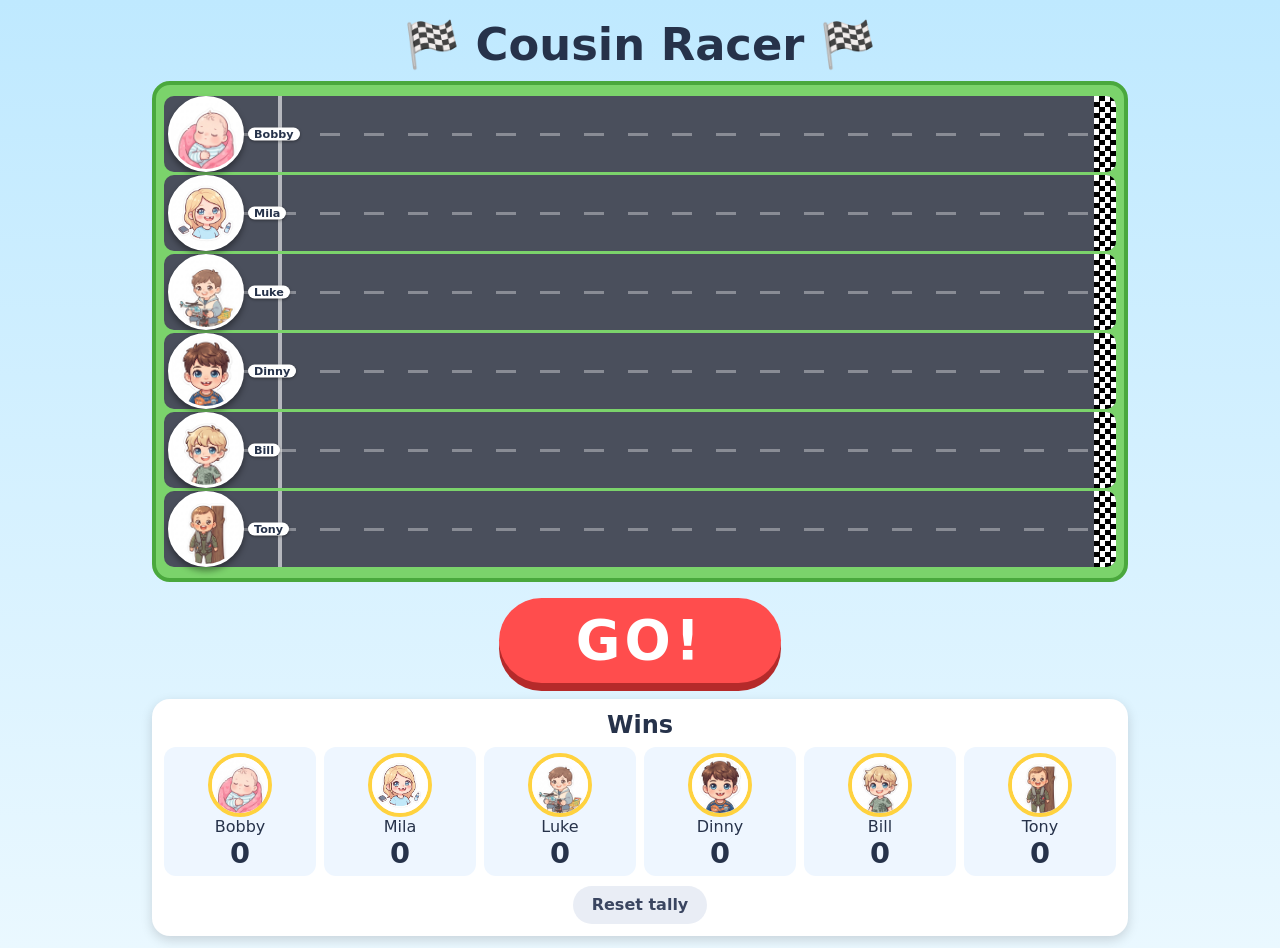
==== index.html @ 6d50c7be "Cousin Racer Co-authored-by: Copilot App <223556219+Copilot@users.noreply.github.com>" ====
<!doctype html>
<html lang="en">
<head>
<meta charset="utf-8">
<meta name="viewport" content="width=device-width, initial-scale=1">
<title>Cousin Racer</title>
<link rel="stylesheet" href="styles.css">
</head>
<body>
<main>
  <h1>&#127937; Cousin Racer &#127937;</h1>
  <section class="track" id="track" aria-label="Race track"></section>
  <div class="controls">
    <button id="go" class="go" type="button">GO!</button>
  </div>
  <section class="board" aria-label="Win tally">
    <h2>Wins</h2>
    <ul id="tally"></ul>
    <button id="reset" class="reset" type="button">Reset tally</button>
  </section>
</main>
<div id="countdown" class="overlay" hidden aria-live="assertive"><span id="count"></span></div>
<div id="winner" class="overlay winner" hidden role="dialog" aria-live="polite">
  <div class="card">
    <div class="confetti" id="confetti"></div>
    <img id="winner-img" alt="">
    <h2 id="winner-name"></h2>
    <p>wins the race! &#127881;</p>
    <button id="again" class="go small" type="button">Race again</button>
  </div>
</div>
<div id="confirm" class="overlay" hidden role="dialog" aria-modal="true">
  <div class="card">
    <h2>Reset all wins?</h2>
    <p>This sets every cousin back to 0.</p>
    <button id="confirm-yes" class="reset" type="button">Yes, reset</button>
    <button id="confirm-no" class="go small" type="button">Keep wins</button>
  </div>
</div>
<script src="game.js"></script>
</body>
</html>
---- styles.css ----
﻿:root{--sky:#bfe9ff;--grass:#7bd36b;--road:#4a4f5c}
*{box-sizing:border-box}
body{margin:0;font-family:"Trebuchet MS",system-ui,sans-serif;background:linear-gradient(var(--sky),#eaf8ff);color:#26324a;min-height:100vh}
main{max-width:1000px;margin:0 auto;padding:12px}
h1{text-align:center;margin:6px 0 10px;font-size:clamp(1.6rem,5vw,2.8rem)}
.track{background:var(--grass);border-radius:18px;padding:8px;border:4px solid #4aa83d}
.lane{position:relative;height:clamp(52px,10vw,76px);background:var(--road);margin:3px 0;border-radius:10px;
 background-image:repeating-linear-gradient(90deg,transparent 0 24px,rgba(255,255,255,.35) 24px 44px);background-size:100% 3px;background-repeat:repeat-x;background-position:0 50%}
.lane .name-unused{position:absolute;left:8px;top:4px;color:#fff;font-weight:bold;font-size:.85rem;z-index:3;text-shadow:0 1px 3px #000}
.lane .start{position:absolute;left:12%;top:0;bottom:0;width:4px;background:#fff;opacity:.6}
.lane .finish{position:absolute;right:0;top:0;bottom:0;width:22px;background:repeating-conic-gradient(#000 0 25%,#fff 0 50%) 0 0/11px 11px;border-radius:0 10px 10px 0}
.runner{position:absolute;bottom:0;left:0;height:100%;aspect-ratio:1;will-change:left;z-index:2}
.runner span{position:absolute;left:100%;top:50%;margin-left:4px;transform:translateY(-50%);background:#fff;color:#26324a;font-size:.7rem;font-weight:bold;padding:0 6px;border-radius:8px;box-shadow:0 1px 3px rgba(0,0,0,.4)}
.runner img,.avatar{width:100%;height:100%;display:block;border-radius:50%;object-fit:cover;object-position:50% 20%;background:#fff;border:3px solid #fff;box-shadow:0 4px 6px rgba(0,0,0,.4)}
.runner.running img{animation:bounce .32s ease-in-out infinite alternate}
.runner.won img{animation:cheer .5s ease-in-out infinite alternate}
.lane:nth-child(even) .runner.running img{animation-duration:.27s}
@keyframes bounce{from{transform:translateY(0) rotate(-5deg)}to{transform:translateY(-9px) rotate(5deg)}}
@keyframes cheer{from{transform:scale(1) rotate(-6deg)}to{transform:scale(1.15) rotate(6deg)}}
.controls{text-align:center;margin:16px 0}
button{font:inherit;cursor:pointer;border:0}
.go{background:#ff4d4d;color:#fff;font-size:clamp(2rem,8vw,3.4rem);font-weight:900;padding:.2em 1.4em;border-radius:999px;box-shadow:0 8px 0 #b52a2a;letter-spacing:.08em}
.go:active{transform:translateY(5px);box-shadow:0 3px 0 #b52a2a}
.go:disabled{opacity:.5;cursor:not-allowed}
.go.small{font-size:1.3rem;margin:6px}
.board{background:#fff;border-radius:18px;padding:12px;text-align:center;box-shadow:0 4px 12px rgba(0,0,0,.15)}
.board h2{margin:0 0 8px}
#tally{list-style:none;margin:0 0 10px;padding:0;display:grid;grid-template-columns:repeat(auto-fit,minmax(110px,1fr));gap:8px}
#tally li{display:flex;flex-direction:column;align-items:center;background:#eef6ff;border-radius:12px;padding:6px}
#tally img{height:64px;width:64px}
#tally b{display:block;font-size:1.8rem}
#tally li.lead{background:#fff2a8}
.reset{background:#e9edf5;color:#3a4560;padding:.6em 1.2em;border-radius:999px;font-weight:bold;font-size:1rem}
.overlay{position:fixed;inset:0;background:rgba(20,30,60,.6);display:flex;align-items:center;justify-content:center;z-index:10;padding:12px}
.overlay[hidden]{display:none}
#count{font-size:min(55vw,320px);font-weight:900;color:#fff;text-shadow:0 8px 0 #ff4d4d,0 0 30px #000;animation:pop .9s ease-out}
@keyframes pop{from{transform:scale(2.2);opacity:0}30%{opacity:1}to{transform:scale(.8);opacity:.9}}
.card{position:relative;overflow:hidden;background:#fff;border-radius:24px;padding:20px 28px;text-align:center;max-width:420px;width:100%;animation:drop .5s cubic-bezier(.3,1.5,.5,1)}
.winner img{height:min(40vh,260px);width:min(40vh,260px);animation:cheer .5s infinite alternate}
.winner h2{font-size:2.4rem;margin:4px 0}
@keyframes drop{from{transform:scale(.3);opacity:0}}
.confetti{position:absolute;inset:0;pointer-events:none}
.confetti i{position:absolute;top:-12px;width:10px;height:14px;animation:fall linear forwards}
@keyframes fall{to{transform:translateY(520px) rotate(720deg)}}
@media (prefers-reduced-motion:reduce){.runner.running img,.runner.won img,.winner img{animation:none}}

#tally img,.winner img{border-radius:50%;object-fit:cover;object-position:50% 20%;background:#fff;border:4px solid #ffd23f}


.runner.running span,.runner.won span{display:none}
.card p{font-size:1.4rem;margin:4px 0 10px}
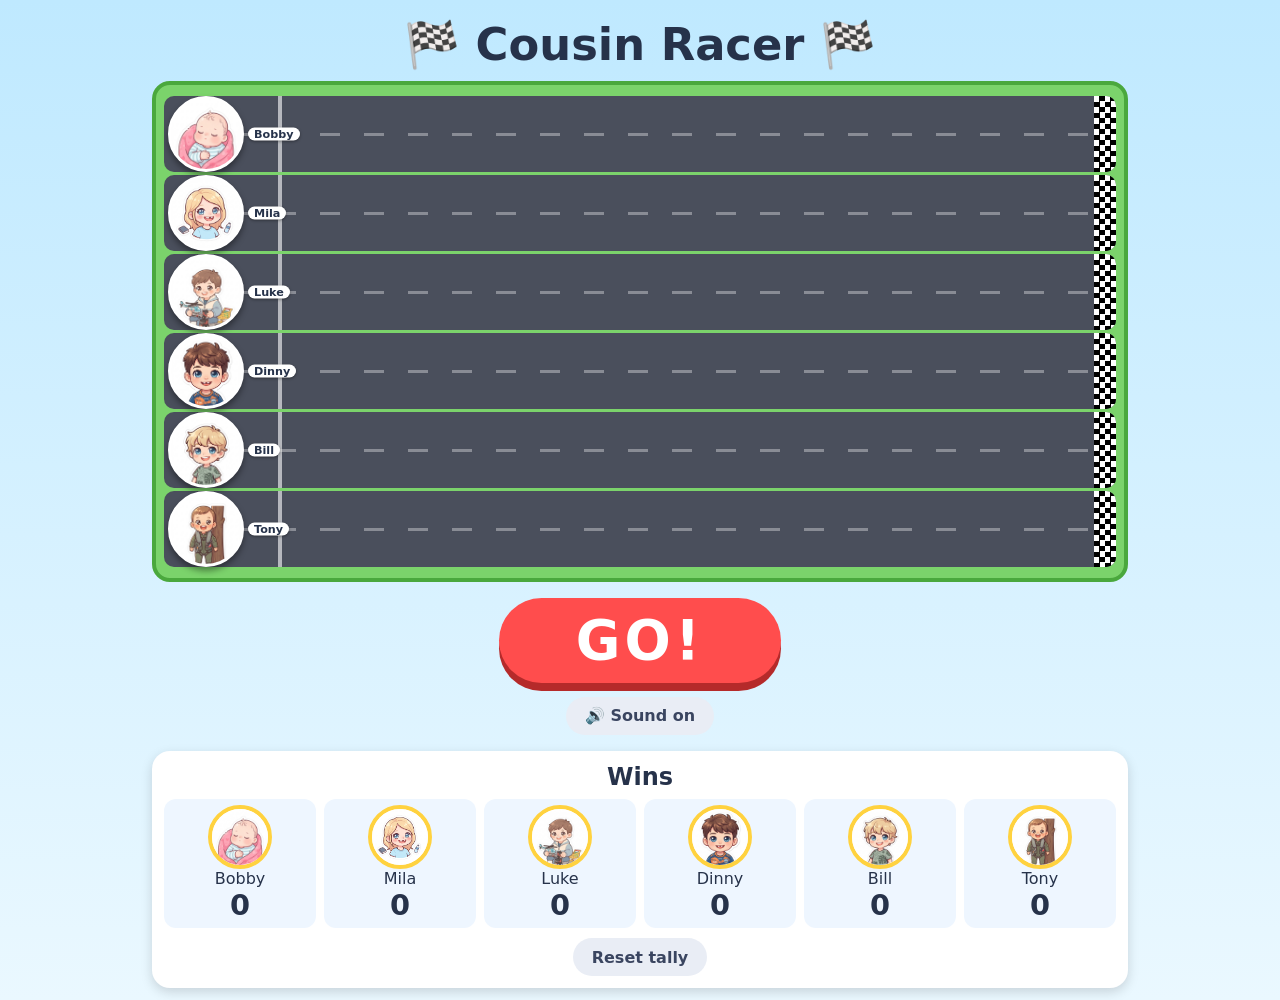
==== commit 812a63b0: "Add countdown beeps, race music, winner fanfare, mute toggle Co-authored-by: Copilot App <223556219+" ====
--- a/index.html
+++ b/index.html
@@ -12,6 +12,7 @@
   <section class="track" id="track" aria-label="Race track"></section>
   <div class="controls">
     <button id="go" class="go" type="button">GO!</button>
+    <div><button id="mute" class="reset mute" type="button"></button></div>
   </div>
   <section class="board" aria-label="Win tally">
     <h2>Wins</h2>
--- a/styles.css
+++ b/styles.css
@@ -49,3 +49,4 @@
 
 .runner.running span,.runner.won span{display:none}
 .card p{font-size:1.4rem;margin:4px 0 10px}
+.mute{margin-top:14px}
